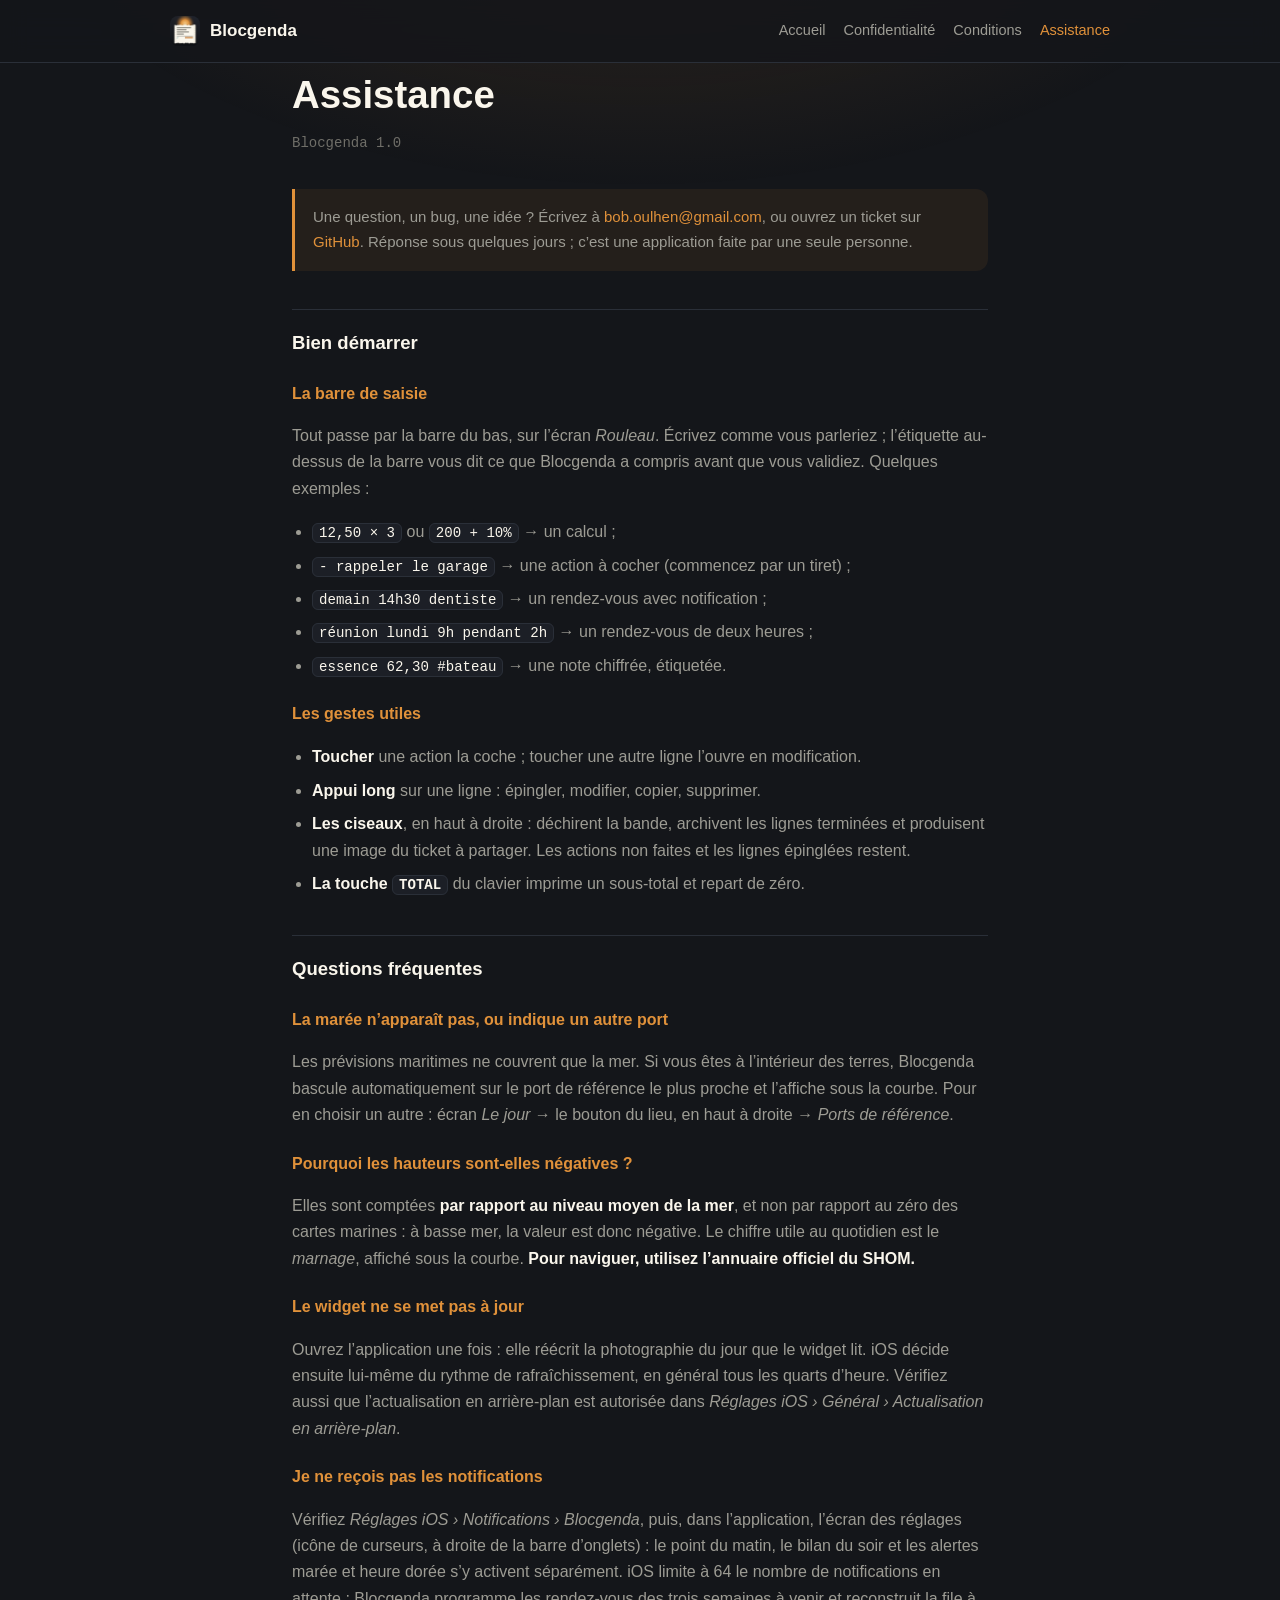
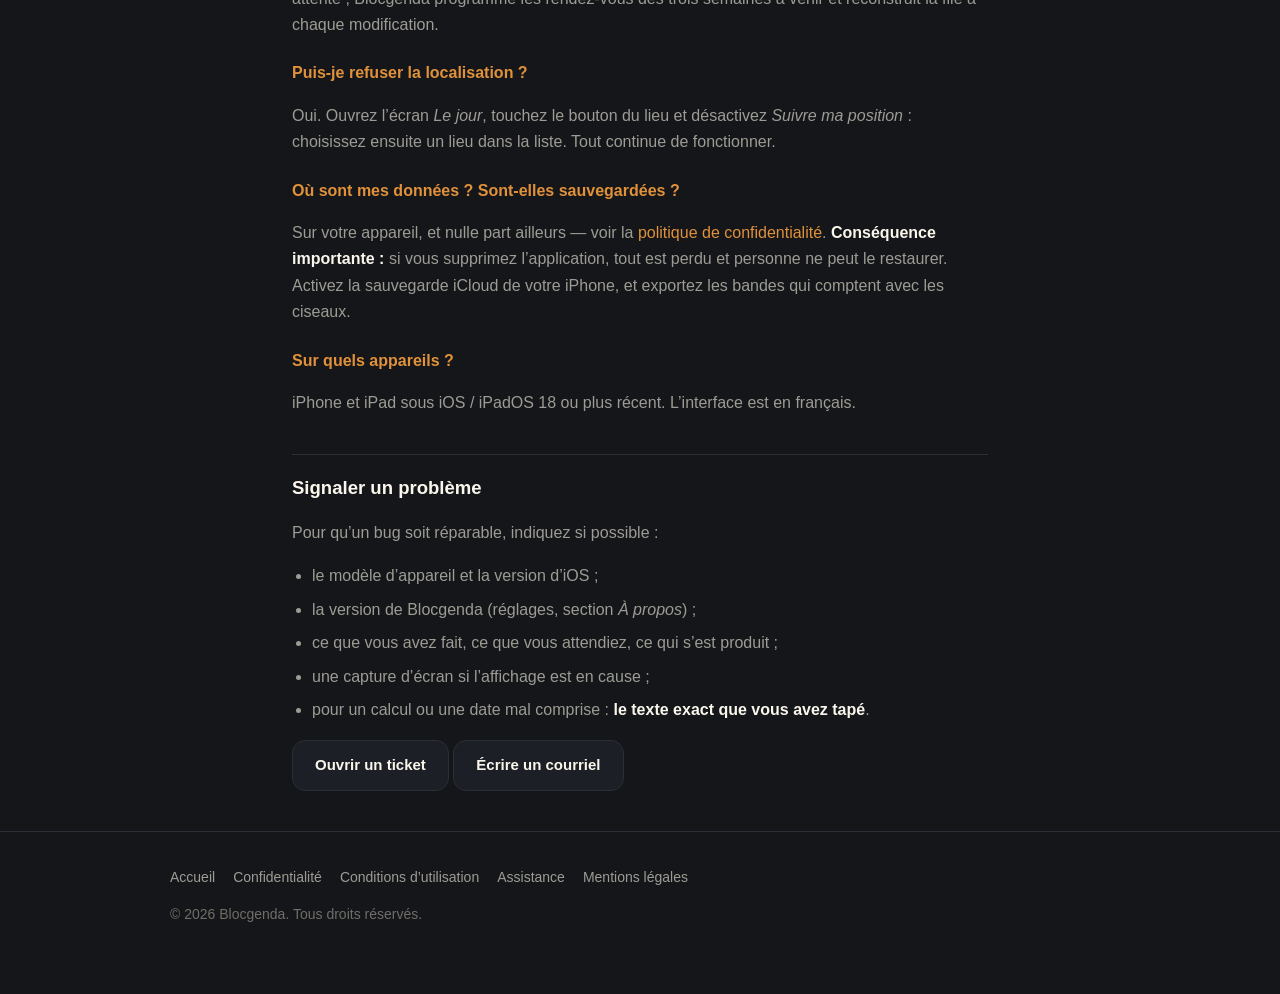
==== docs/assistance.html @ 2d796fb8 "Première version de Blocgenda Un bloc-notes à rouleau de papier : une seule barre de saisie qui reco" ====
<!DOCTYPE html>
<html lang="fr">
<head>
<meta charset="utf-8">
<meta name="viewport" content="width=device-width, initial-scale=1">
<title>Assistance — Blocgenda</title>
<meta name="description" content="Aide, questions fréquentes et contact pour l’application Blocgenda.">
<meta name="theme-color" content="#14161a">
<link rel="icon" href="icone.png">
<link rel="stylesheet" href="style.css">
</head>
<body>

<header class="site">
  <div class="wrap">
    <a class="brand" href="index.html"><img src="icone.png" alt="">Blocgenda</a>
    <nav class="site">
      <a href="index.html">Accueil</a>
      <a href="confidentialite.html">Confidentialité</a>
      <a href="conditions.html">Conditions</a>
      <a href="assistance.html" aria-current="page">Assistance</a>
    </nav>
  </div>
</header>

<main class="wrap doc">

<h1>Assistance</h1>
<p class="updated">Blocgenda 1.0</p>

<div class="callout">
  Une question, un bug, une idée ? Écrivez à
  <a href="mailto:bob.oulhen@gmail.com?subject=Blocgenda%201.0%20%E2%80%94%20">bob.oulhen@gmail.com</a>,
  ou ouvrez un ticket sur
  <a href="https://github.com/boboul-cloud/blocgenda/issues">GitHub</a>.
  Réponse sous quelques jours ; c’est une application faite par une seule personne.
</div>

<h2>Bien démarrer</h2>

<h3>La barre de saisie</h3>
<p>
  Tout passe par la barre du bas, sur l’écran <em>Rouleau</em>. Écrivez comme vous
  parleriez ; l’étiquette au-dessus de la barre vous dit ce que Blocgenda a compris avant
  que vous validiez. Quelques exemples :
</p>
<ul>
  <li><code>12,50 × 3</code> ou <code>200 + 10%</code> → un calcul ;</li>
  <li><code>- rappeler le garage</code> → une action à cocher (commencez par un tiret) ;</li>
  <li><code>demain 14h30 dentiste</code> → un rendez-vous avec notification ;</li>
  <li><code>réunion lundi 9h pendant 2h</code> → un rendez-vous de deux heures ;</li>
  <li><code>essence 62,30 #bateau</code> → une note chiffrée, étiquetée.</li>
</ul>

<h3>Les gestes utiles</h3>
<ul>
  <li><strong>Toucher</strong> une action la coche ; toucher une autre ligne l’ouvre en modification.</li>
  <li><strong>Appui long</strong> sur une ligne : épingler, modifier, copier, supprimer.</li>
  <li><strong>Les ciseaux</strong>, en haut à droite : déchirent la bande, archivent les lignes
      terminées et produisent une image du ticket à partager. Les actions non faites et les
      lignes épinglées restent.</li>
  <li><strong>La touche <code>TOTAL</code></strong> du clavier imprime un sous-total et repart de zéro.</li>
</ul>

<h2>Questions fréquentes</h2>

<h3>La marée n’apparaît pas, ou indique un autre port</h3>
<p>
  Les prévisions maritimes ne couvrent que la mer. Si vous êtes à l’intérieur des terres,
  Blocgenda bascule automatiquement sur le port de référence le plus proche et l’affiche
  sous la courbe. Pour en choisir un autre : écran <em>Le jour</em> → le bouton du lieu, en
  haut à droite → <em>Ports de référence</em>.
</p>

<h3>Pourquoi les hauteurs sont-elles négatives ?</h3>
<p>
  Elles sont comptées <strong>par rapport au niveau moyen de la mer</strong>, et non par
  rapport au zéro des cartes marines : à basse mer, la valeur est donc négative. Le chiffre
  utile au quotidien est le <em>marnage</em>, affiché sous la courbe.
  <strong>Pour naviguer, utilisez l’annuaire officiel du SHOM.</strong>
</p>

<h3>Le widget ne se met pas à jour</h3>
<p>
  Ouvrez l’application une fois : elle réécrit la photographie du jour que le widget lit.
  iOS décide ensuite lui-même du rythme de rafraîchissement, en général tous les quarts
  d’heure. Vérifiez aussi que l’actualisation en arrière-plan est autorisée dans
  <em>Réglages iOS › Général › Actualisation en arrière-plan</em>.
</p>

<h3>Je ne reçois pas les notifications</h3>
<p>
  Vérifiez <em>Réglages iOS › Notifications › Blocgenda</em>, puis, dans l’application,
  l’écran des réglages (icône de curseurs, à droite de la barre d’onglets) : le point du
  matin, le bilan du soir et les alertes marée et heure dorée s’y activent séparément.
  iOS limite à 64 le nombre de notifications en attente ; Blocgenda programme les
  rendez-vous des trois semaines à venir et reconstruit la file à chaque modification.
</p>

<h3>Puis-je refuser la localisation ?</h3>
<p>
  Oui. Ouvrez l’écran <em>Le jour</em>, touchez le bouton du lieu et désactivez
  <em>Suivre ma position</em> : choisissez ensuite un lieu dans la liste. Tout continue de
  fonctionner.
</p>

<h3>Où sont mes données ? Sont-elles sauvegardées ?</h3>
<p>
  Sur votre appareil, et nulle part ailleurs — voir la
  <a href="confidentialite.html">politique de confidentialité</a>.
  <strong>Conséquence importante :</strong> si vous supprimez l’application, tout est perdu et
  personne ne peut le restaurer. Activez la sauvegarde iCloud de votre iPhone, et exportez
  les bandes qui comptent avec les ciseaux.
</p>

<h3>Sur quels appareils ?</h3>
<p>
  iPhone et iPad sous iOS / iPadOS 18 ou plus récent. L’interface est en français.
</p>

<h2>Signaler un problème</h2>
<p>
  Pour qu’un bug soit réparable, indiquez si possible :
</p>
<ul>
  <li>le modèle d’appareil et la version d’iOS ;</li>
  <li>la version de Blocgenda (réglages, section <em>À propos</em>) ;</li>
  <li>ce que vous avez fait, ce que vous attendiez, ce qui s’est produit ;</li>
  <li>une capture d’écran si l’affichage est en cause ;</li>
  <li>pour un calcul ou une date mal comprise : <strong>le texte exact que vous avez tapé</strong>.</li>
</ul>
<p>
  <a class="button ghost" href="https://github.com/boboul-cloud/blocgenda/issues/new/choose">Ouvrir un ticket</a>
  <a class="button ghost" href="mailto:bob.oulhen@gmail.com?subject=Blocgenda%20%E2%80%94%20probl%C3%A8me">Écrire un courriel</a>
</p>

</main>

<footer class="site">
  <div class="wrap">
    <div class="links">
      <a href="index.html">Accueil</a>
      <a href="confidentialite.html">Confidentialité</a>
      <a href="conditions.html">Conditions d’utilisation</a>
      <a href="assistance.html">Assistance</a>
      <a href="mentions-legales.html">Mentions légales</a>
    </div>
    <p>© 2026 Blocgenda. Tous droits réservés.</p>
  </div>
</footer>

</body>
</html>
---- docs/style.css ----
/* Blocgenda — feuille de style du site.
   Même charte que l'application : châssis sombre, papier chaud, ambre et mer. */

:root {
  --chassis: #14161a;
  --chassis-soft: #1c1f26;
  --chassis-line: #2a2f38;
  --paper: #faf6ec;
  --paper-shade: #f0eadc;
  --text: #1b1d22;
  --text-soft: #9d9c94;
  --text-faint: #6f6e68;
  --amber: #e0913a;
  --amber-deep: #c2742a;
  --sea: #2f9dab;
  --moss: #7aab6b;
  --rouge: #d4675d;
  --violet: #8f7ccb;

  --mono: ui-monospace, "SF Mono", "JetBrains Mono", Menlo, Consolas, monospace;
  --sans: -apple-system, BlinkMacSystemFont, "Segoe UI", Inter, Roboto, "Helvetica Neue", Arial, sans-serif;

  --max: 980px;
  --radius: 18px;
}

* { box-sizing: border-box; }

html { scroll-behavior: smooth; }

body {
  margin: 0;
  background: var(--chassis);
  color: var(--paper);
  font-family: var(--sans);
  font-size: 17px;
  line-height: 1.65;
  -webkit-font-smoothing: antialiased;
  text-rendering: optimizeLegibility;
}

/* Halo ambré discret, comme le soleil de l'icône */
body::before {
  content: "";
  position: fixed;
  inset: 0;
  background: radial-gradient(60rem 34rem at 50% -12rem, rgba(224, 145, 58, .17), transparent 70%);
  pointer-events: none;
  z-index: 0;
}

.wrap { position: relative; z-index: 1; max-width: var(--max); margin: 0 auto; padding: 0 20px; }

a { color: var(--amber); text-decoration: none; }
a:hover { text-decoration: underline; }

/* ---------- En-tête ---------- */

header.site {
  position: sticky; top: 0; z-index: 10;
  background: rgba(20, 22, 26, .86);
  backdrop-filter: saturate(160%) blur(14px);
  border-bottom: 1px solid var(--chassis-line);
}
header.site .wrap {
  display: flex; align-items: center; gap: 14px;
  min-height: 62px; flex-wrap: wrap;
}
.brand { display: flex; align-items: center; gap: 10px; font-weight: 700; color: var(--paper); }
.brand:hover { text-decoration: none; }
.brand img { width: 30px; height: 30px; border-radius: 8px; display: block; }
nav.site { margin-left: auto; display: flex; gap: 18px; flex-wrap: wrap; }
nav.site a { color: var(--text-soft); font-size: 14.5px; font-weight: 500; }
nav.site a:hover, nav.site a[aria-current="page"] { color: var(--amber); text-decoration: none; }

/* ---------- Héros ---------- */

.hero { padding: 74px 0 40px; text-align: center; }
.hero img.icon {
  width: 116px; height: 116px; border-radius: 26px; display: block; margin: 0 auto 26px;
  box-shadow: 0 22px 50px rgba(0, 0, 0, .55);
}
.hero h1 { font-size: clamp(2.4rem, 7vw, 3.6rem); line-height: 1.05; margin: 0 0 14px; letter-spacing: -.02em; }
.hero .tagline { font-size: clamp(1.05rem, 2.6vw, 1.28rem); color: var(--text-soft); max-width: 34rem; margin: 0 auto; }
.hero .badges { margin-top: 24px; display: flex; gap: 10px; justify-content: center; flex-wrap: wrap; }

.pill {
  display: inline-flex; align-items: center; gap: 6px;
  padding: 6px 13px; border-radius: 999px;
  font-size: 13px; font-weight: 600;
  border: 1px solid var(--chassis-line); color: var(--text-soft);
  background: var(--chassis-soft);
}
.pill.amber { color: var(--amber); border-color: rgba(224, 145, 58, .35); background: rgba(224, 145, 58, .12); }
.pill.sea { color: var(--sea); border-color: rgba(47, 157, 171, .35); background: rgba(47, 157, 171, .12); }

.cta { margin-top: 30px; display: flex; gap: 12px; justify-content: center; flex-wrap: wrap; }
.button {
  display: inline-block; padding: 12px 22px; border-radius: 13px;
  font-weight: 700; font-size: 15px; border: 1px solid transparent;
}
.button.primary { background: var(--amber); color: #16181c; }
.button.primary:hover { background: #efa257; text-decoration: none; }
.button.ghost { border-color: var(--chassis-line); color: var(--paper); background: var(--chassis-soft); }
.button.ghost:hover { border-color: var(--amber); text-decoration: none; }

/* ---------- Sections ---------- */

section { padding: 52px 0; }
section > .wrap > h2 {
  font-size: clamp(1.5rem, 4vw, 2rem); margin: 0 0 8px; letter-spacing: -.01em;
}
.eyebrow {
  font-family: var(--mono); font-size: 11px; letter-spacing: .18em;
  text-transform: uppercase; color: var(--text-faint); margin: 0 0 10px;
}
.lede { color: var(--text-soft); max-width: 46rem; margin: 0 0 26px; }

hr.rule { border: 0; border-top: 1px dashed var(--chassis-line); margin: 0; }

/* ---------- La bande de papier ---------- */

.tape {
  background: linear-gradient(180deg, var(--paper), var(--paper-shade));
  color: var(--text);
  border-radius: 6px;
  padding: 26px 22px;
  font-family: var(--mono);
  font-size: 14px;
  box-shadow: 0 18px 44px rgba(0, 0, 0, .45);
  position: relative;
  overflow: hidden;
}
.tape::before, .tape::after {
  content: ""; position: absolute; left: 0; right: 0; height: 10px;
  background-size: 18px 10px; background-repeat: repeat-x;
}
.tape::before {
  top: 0;
  background-image: linear-gradient(135deg, var(--chassis) 25%, transparent 25%),
                    linear-gradient(225deg, var(--chassis) 25%, transparent 25%);
}
.tape::after {
  bottom: 0;
  background-image: linear-gradient(45deg, var(--chassis) 25%, transparent 25%),
                    linear-gradient(315deg, var(--chassis) 25%, transparent 25%);
}
.tape table { width: 100%; border-collapse: collapse; margin: 10px 0 0; }
.tape td { padding: 7px 6px; border-bottom: 1px dotted rgba(27, 29, 34, .22); vertical-align: top; }
.tape tr:last-child td { border-bottom: 0; }
.tape td.in { white-space: nowrap; font-weight: 600; }
.tape td.arrow { color: var(--text-faint); width: 1.6rem; text-align: center; }
.tape td.out { color: #4a4942; }
.tape .amount { color: var(--amber-deep); font-weight: 700; }
.tape .head {
  font-size: 11px; letter-spacing: .22em; text-transform: uppercase;
  color: var(--text-faint); text-align: center; display: block;
}

/* ---------- Grille de fonctions ---------- */

.grid { display: grid; gap: 14px; grid-template-columns: repeat(auto-fit, minmax(255px, 1fr)); }
.card {
  background: var(--chassis-soft); border: 1px solid var(--chassis-line);
  border-radius: var(--radius); padding: 20px;
}
.card h3 { margin: 0 0 7px; font-size: 1.03rem; display: flex; align-items: center; gap: 8px; }
.card p { margin: 0; color: var(--text-soft); font-size: 14.6px; line-height: 1.6; }
.card .dot { width: 8px; height: 8px; border-radius: 50%; flex: none; }
.dot.amber { background: var(--amber); }
.dot.sea { background: var(--sea); }
.dot.moss { background: var(--moss); }
.dot.violet { background: var(--violet); }
.dot.rouge { background: var(--rouge); }

/* ---------- Captures ---------- */

.shots {
  display: grid; gap: 18px; grid-template-columns: repeat(auto-fit, minmax(190px, 1fr));
  align-items: start;
}
.shot figure { margin: 0; }
.shot img {
  width: 100%; height: auto; display: block;
  border-radius: 20px; border: 1px solid var(--chassis-line);
  box-shadow: 0 16px 38px rgba(0, 0, 0, .5);
}
.shot figcaption {
  margin-top: 10px; text-align: center; font-size: 13px; color: var(--text-soft);
}

/* ---------- Encadré ---------- */

.callout {
  border-left: 3px solid var(--amber); border-radius: 0 12px 12px 0;
  background: rgba(224, 145, 58, .08);
  padding: 16px 18px; color: var(--text-soft); font-size: 15px;
}
.callout.sea { border-left-color: var(--sea); background: rgba(47, 157, 171, .08); }
.callout.rouge { border-left-color: var(--rouge); background: rgba(212, 103, 93, .09); }
.callout strong { color: var(--paper); }

/* ---------- Pages de texte ---------- */

.doc { max-width: 46rem; }
.doc h1 { font-size: clamp(1.8rem, 5vw, 2.4rem); margin: 0 0 6px; }
.doc .updated { color: var(--text-faint); font-size: 14px; margin: 0 0 34px; font-family: var(--mono); }
.doc h2 {
  font-size: 1.16rem; margin: 38px 0 10px; padding-top: 18px;
  border-top: 1px solid var(--chassis-line);
}
.doc h3 { font-size: 1rem; margin: 22px 0 6px; color: var(--amber); }
.doc p, .doc li { color: var(--text-soft); font-size: 16px; }
.doc strong { color: var(--paper); }
.doc ul, .doc ol { padding-left: 1.25rem; }
.doc li { margin-bottom: 7px; }
.doc table { width: 100%; border-collapse: collapse; margin: 16px 0; font-size: 15px; }
.doc th, .doc td {
  text-align: left; padding: 10px 12px; border-bottom: 1px solid var(--chassis-line);
  vertical-align: top; color: var(--text-soft);
}
.doc th { color: var(--paper); font-size: 13px; text-transform: uppercase; letter-spacing: .05em; }
.doc code {
  font-family: var(--mono); font-size: .88em;
  background: var(--chassis-soft); border: 1px solid var(--chassis-line);
  padding: 1px 6px; border-radius: 6px; color: var(--paper);
}

/* ---------- Pied ---------- */

footer.site {
  border-top: 1px solid var(--chassis-line);
  margin-top: 40px; padding: 34px 0 54px;
  color: var(--text-faint); font-size: 14px;
}
footer.site .links { display: flex; gap: 18px; flex-wrap: wrap; margin-bottom: 14px; }
footer.site a { color: var(--text-soft); }
footer.site a:hover { color: var(--amber); }

@media (max-width: 640px) {
  body { font-size: 16px; }
  .hero { padding: 48px 0 28px; }
  section { padding: 38px 0; }
}
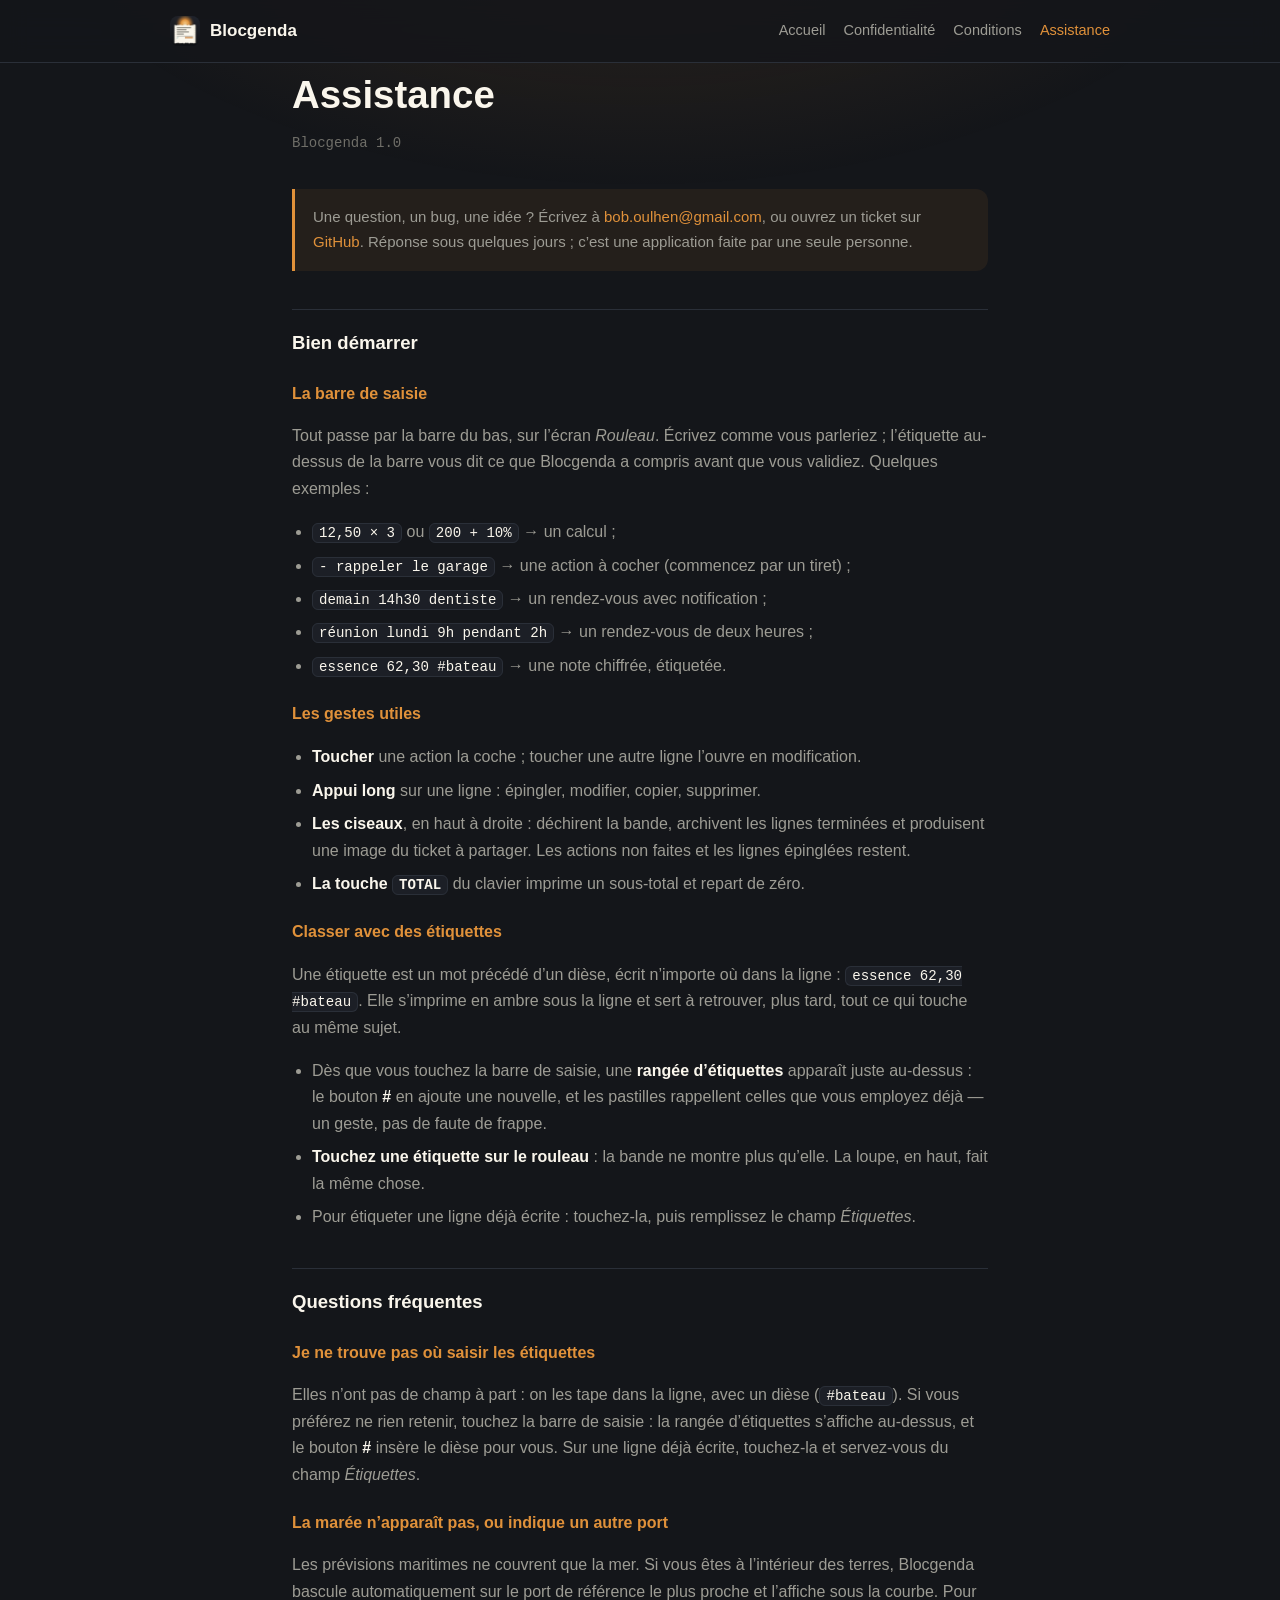
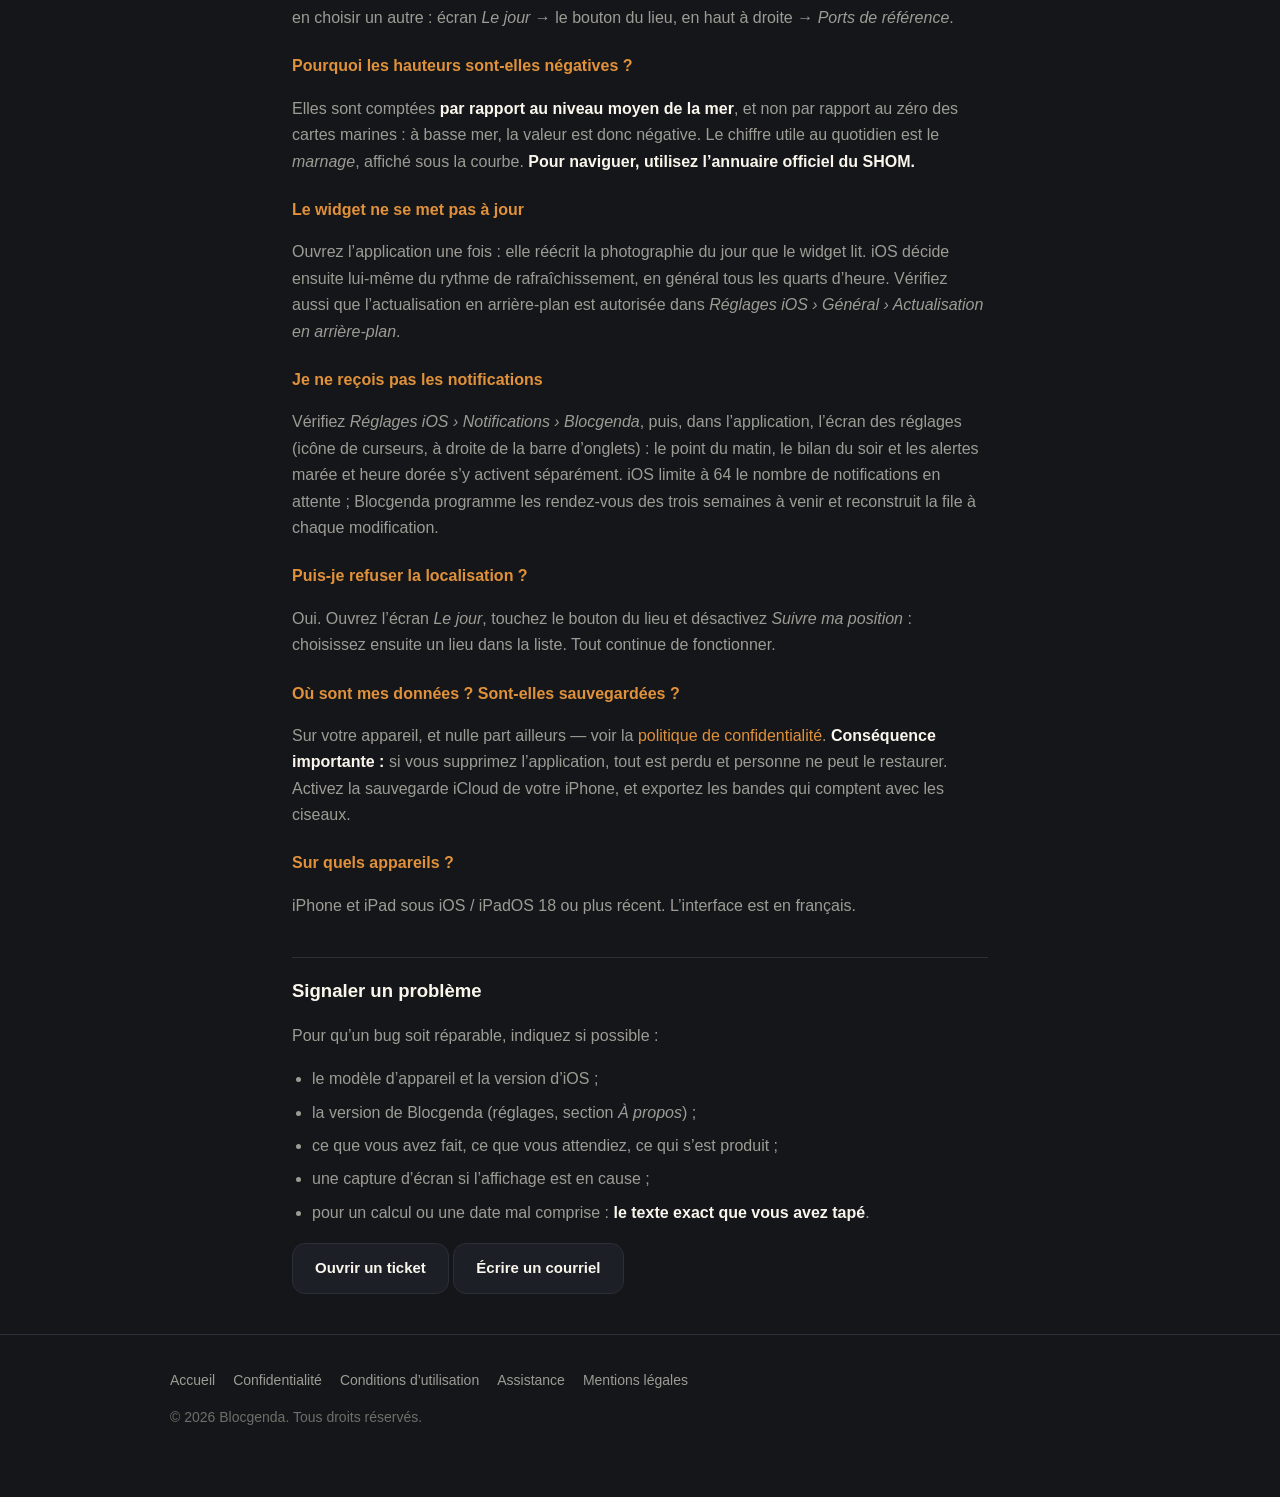
==== commit 1af2f769: "Rend les étiquettes trouvables Elles existaient depuis la première version — un mot précédé d'un diè" ====
--- a/docs/assistance.html
+++ b/docs/assistance.html
@@ -62,7 +62,33 @@
   <li><strong>La touche <code>TOTAL</code></strong> du clavier imprime un sous-total et repart de zéro.</li>
 </ul>
 
+<h3>Classer avec des étiquettes</h3>
+<p>
+  Une étiquette est un mot précédé d’un dièse, écrit n’importe où dans la ligne :
+  <code>essence 62,30 #bateau</code>. Elle s’imprime en ambre sous la ligne et sert
+  à retrouver, plus tard, tout ce qui touche au même sujet.
+</p>
+<ul>
+  <li>Dès que vous touchez la barre de saisie, une <strong>rangée d’étiquettes</strong>
+      apparaît juste au-dessus : le bouton <strong>#</strong> en ajoute une nouvelle,
+      et les pastilles rappellent celles que vous employez déjà — un geste, pas de
+      faute de frappe.</li>
+  <li><strong>Touchez une étiquette sur le rouleau</strong> : la bande ne montre plus
+      qu’elle. La loupe, en haut, fait la même chose.</li>
+  <li>Pour étiqueter une ligne déjà écrite : touchez-la, puis remplissez le champ
+      <em>Étiquettes</em>.</li>
+</ul>
+
 <h2>Questions fréquentes</h2>
+
+<h3>Je ne trouve pas où saisir les étiquettes</h3>
+<p>
+  Elles n’ont pas de champ à part : on les tape dans la ligne, avec un dièse
+  (<code>#bateau</code>). Si vous préférez ne rien retenir, touchez la barre de saisie :
+  la rangée d’étiquettes s’affiche au-dessus, et le bouton <strong>#</strong> insère le
+  dièse pour vous. Sur une ligne déjà écrite, touchez-la et servez-vous du champ
+  <em>Étiquettes</em>.
+</p>
 
 <h3>La marée n’apparaît pas, ou indique un autre port</h3>
 <p>
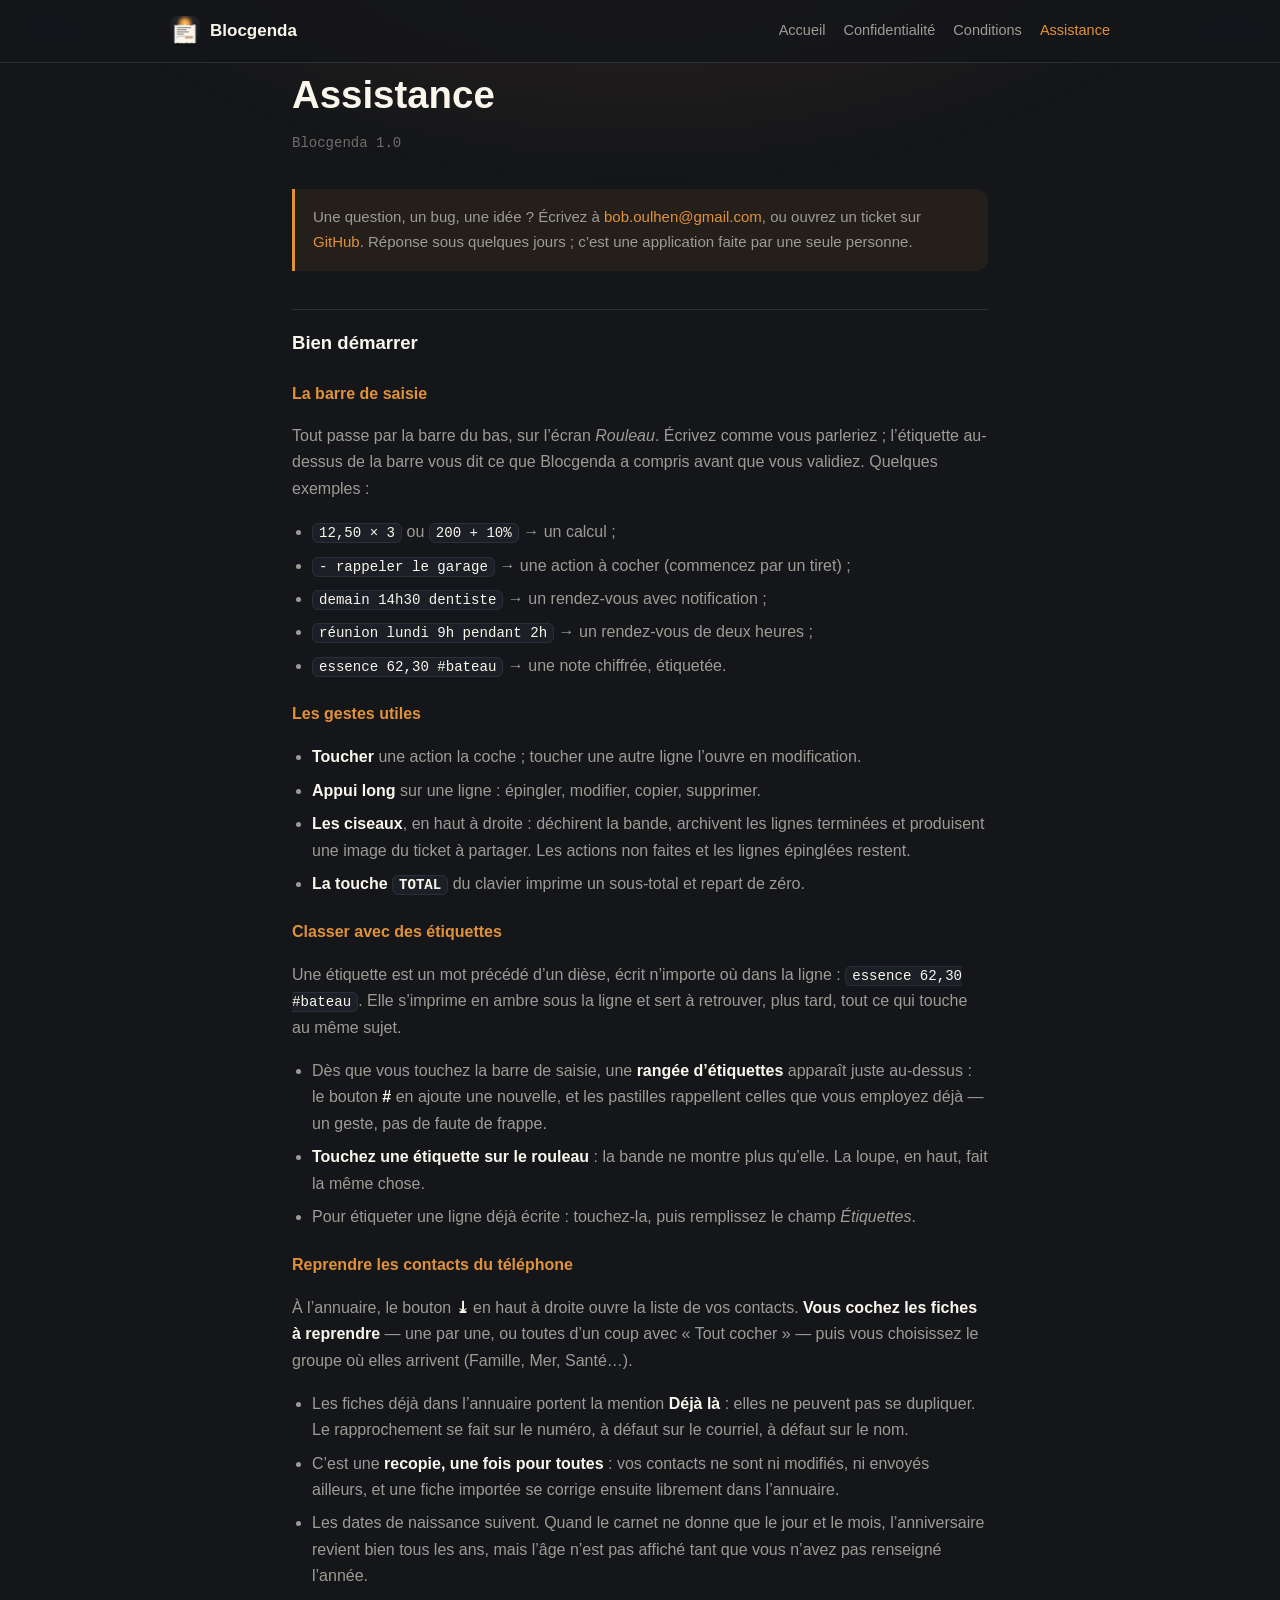
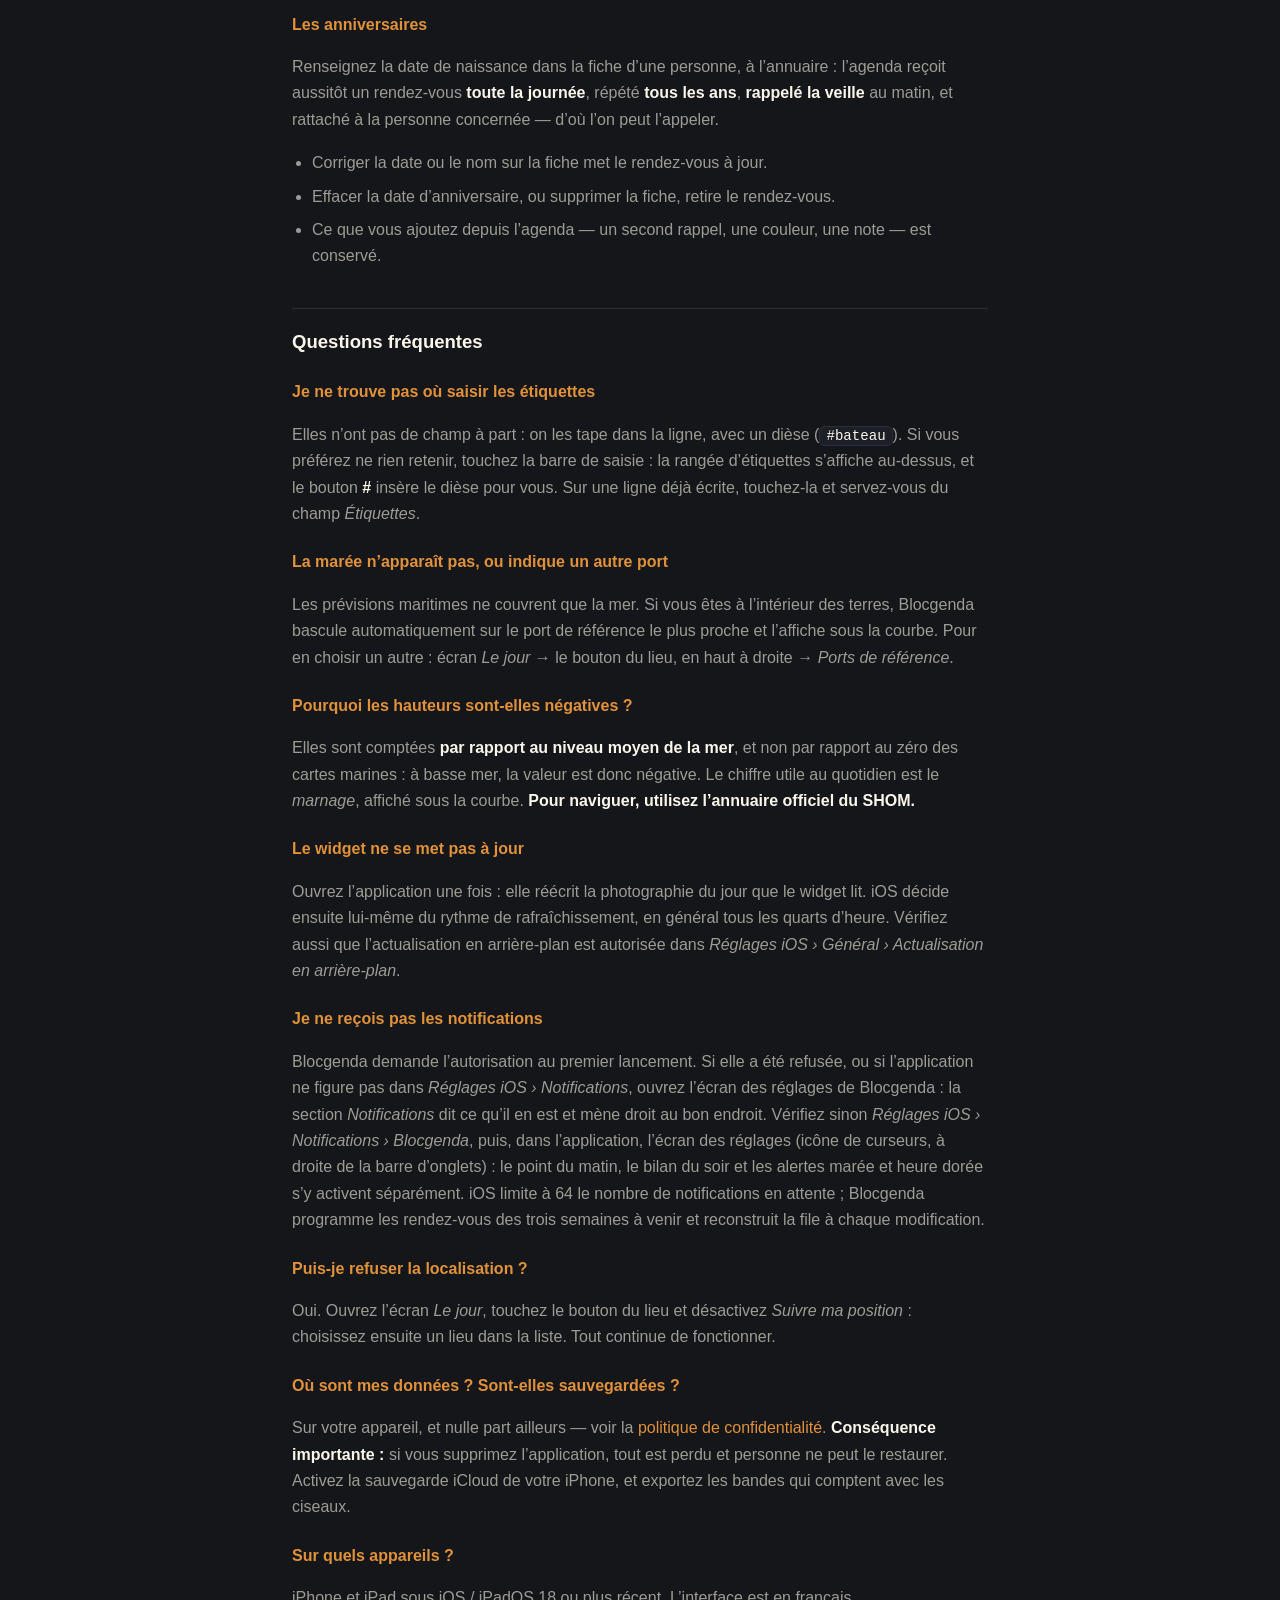
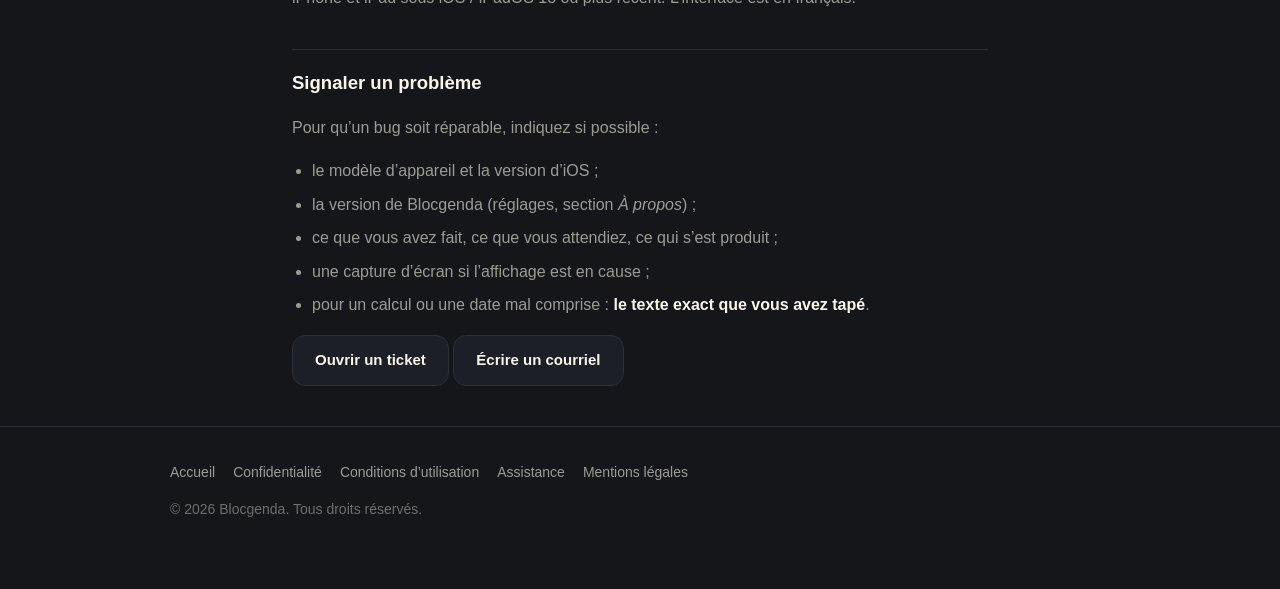
==== commit 0ab5aff7: "Passe au clair, importe les contacts, relie les anniversaires Reprend d'un coup le travail en cours " ====
--- a/docs/assistance.html
+++ b/docs/assistance.html
@@ -79,6 +79,39 @@
       <em>Étiquettes</em>.</li>
 </ul>
 
+<h3>Reprendre les contacts du téléphone</h3>
+<p>
+  À l’annuaire, le bouton <strong>⤓</strong> en haut à droite ouvre la liste de vos
+  contacts. <strong>Vous cochez les fiches à reprendre</strong> — une par une, ou
+  toutes d’un coup avec « Tout cocher » — puis vous choisissez le groupe où elles
+  arrivent (Famille, Mer, Santé…).
+</p>
+<ul>
+  <li>Les fiches déjà dans l’annuaire portent la mention <strong>Déjà là</strong> :
+      elles ne peuvent pas se dupliquer. Le rapprochement se fait sur le numéro,
+      à défaut sur le courriel, à défaut sur le nom.</li>
+  <li>C’est une <strong>recopie, une fois pour toutes</strong> : vos contacts ne sont
+      ni modifiés, ni envoyés ailleurs, et une fiche importée se corrige ensuite
+      librement dans l’annuaire.</li>
+  <li>Les dates de naissance suivent. Quand le carnet ne donne que le jour et le
+      mois, l’anniversaire revient bien tous les ans, mais l’âge n’est pas affiché
+      tant que vous n’avez pas renseigné l’année.</li>
+</ul>
+
+<h3>Les anniversaires</h3>
+<p>
+  Renseignez la date de naissance dans la fiche d’une personne, à l’annuaire :
+  l’agenda reçoit aussitôt un rendez-vous <strong>toute la journée</strong>,
+  répété <strong>tous les ans</strong>, <strong>rappelé la veille</strong> au matin,
+  et rattaché à la personne concernée — d’où l’on peut l’appeler.
+</p>
+<ul>
+  <li>Corriger la date ou le nom sur la fiche met le rendez-vous à jour.</li>
+  <li>Effacer la date d’anniversaire, ou supprimer la fiche, retire le rendez-vous.</li>
+  <li>Ce que vous ajoutez depuis l’agenda — un second rappel, une couleur, une
+      note — est conservé.</li>
+</ul>
+
 <h2>Questions fréquentes</h2>
 
 <h3>Je ne trouve pas où saisir les étiquettes</h3>
@@ -116,7 +149,11 @@
 
 <h3>Je ne reçois pas les notifications</h3>
 <p>
-  Vérifiez <em>Réglages iOS › Notifications › Blocgenda</em>, puis, dans l’application,
+  Blocgenda demande l’autorisation au premier lancement. Si elle a été refusée, ou si
+  l’application ne figure pas dans <em>Réglages iOS › Notifications</em>, ouvrez l’écran
+  des réglages de Blocgenda : la section <em>Notifications</em> dit ce qu’il en est et
+  mène droit au bon endroit.
+  Vérifiez sinon <em>Réglages iOS › Notifications › Blocgenda</em>, puis, dans l’application,
   l’écran des réglages (icône de curseurs, à droite de la barre d’onglets) : le point du
   matin, le bilan du soir et les alertes marée et heure dorée s’y activent séparément.
   iOS limite à 64 le nombre de notifications en attente ; Blocgenda programme les
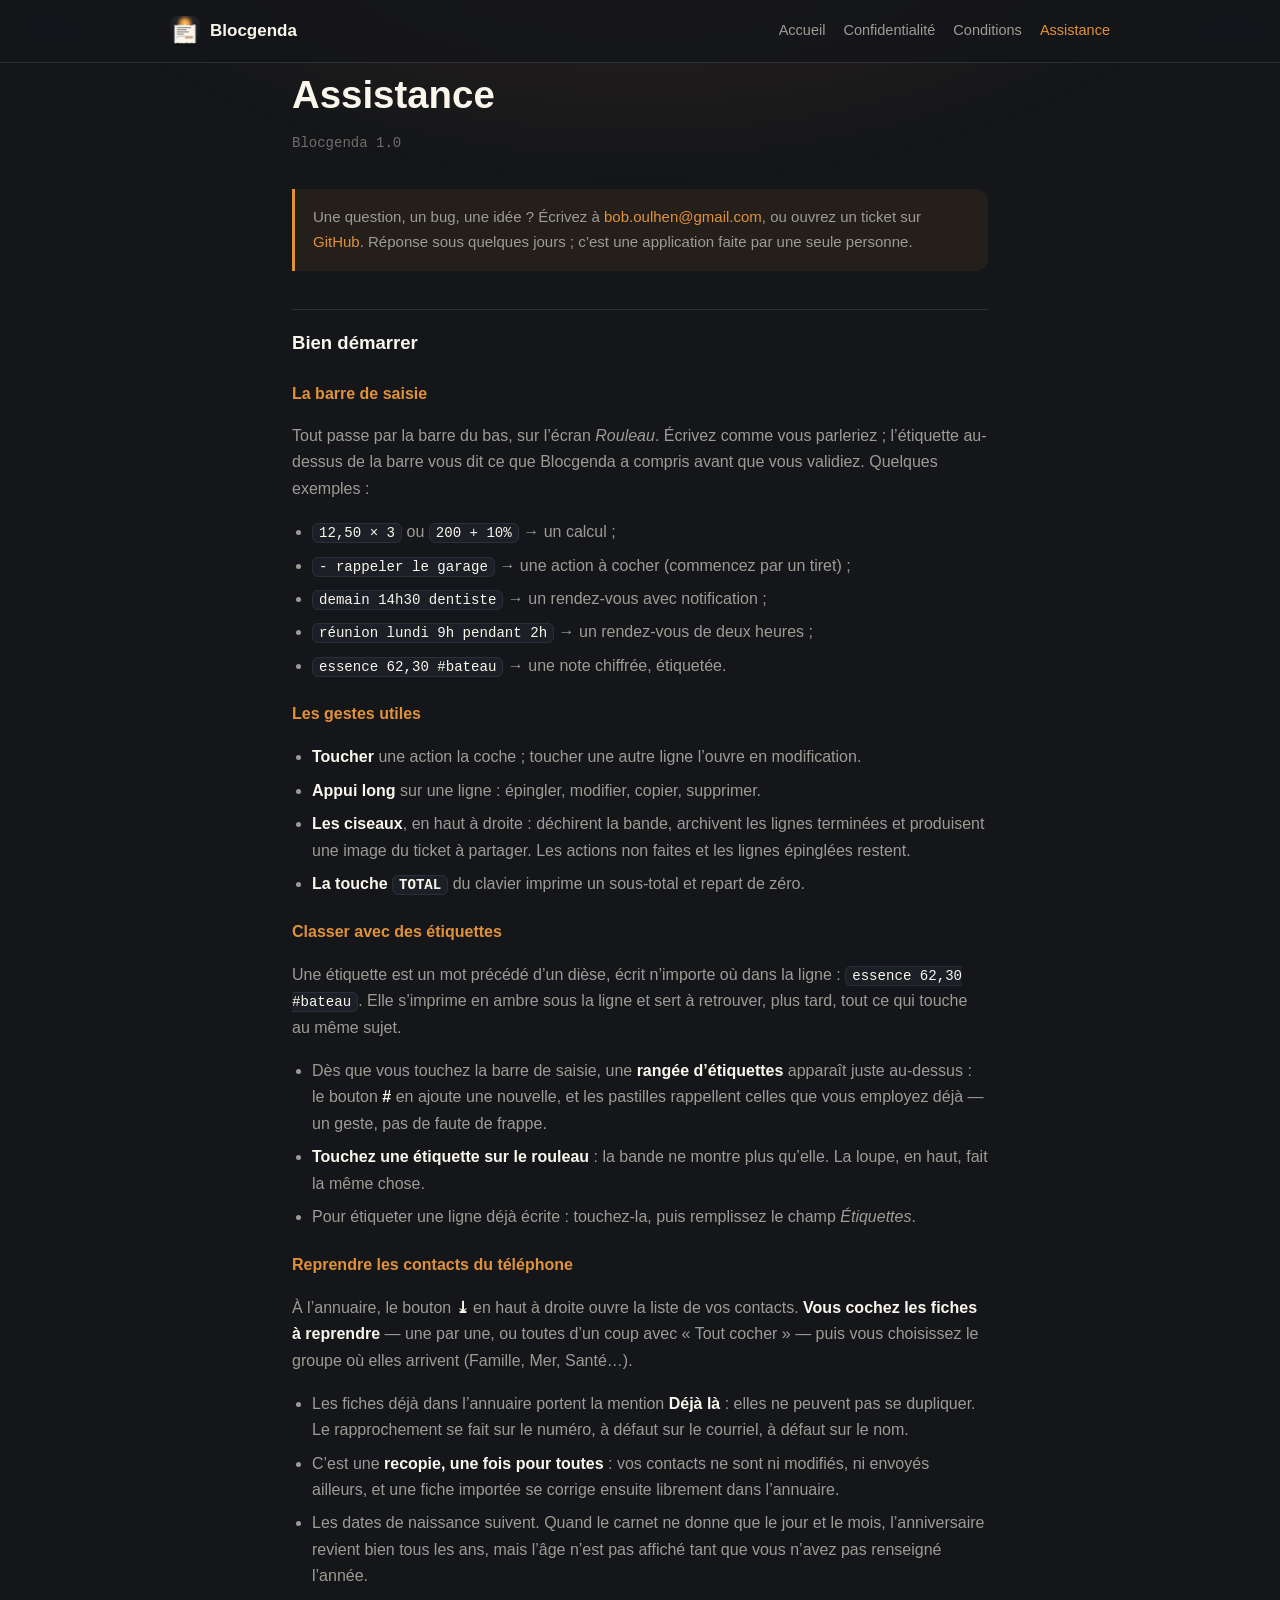
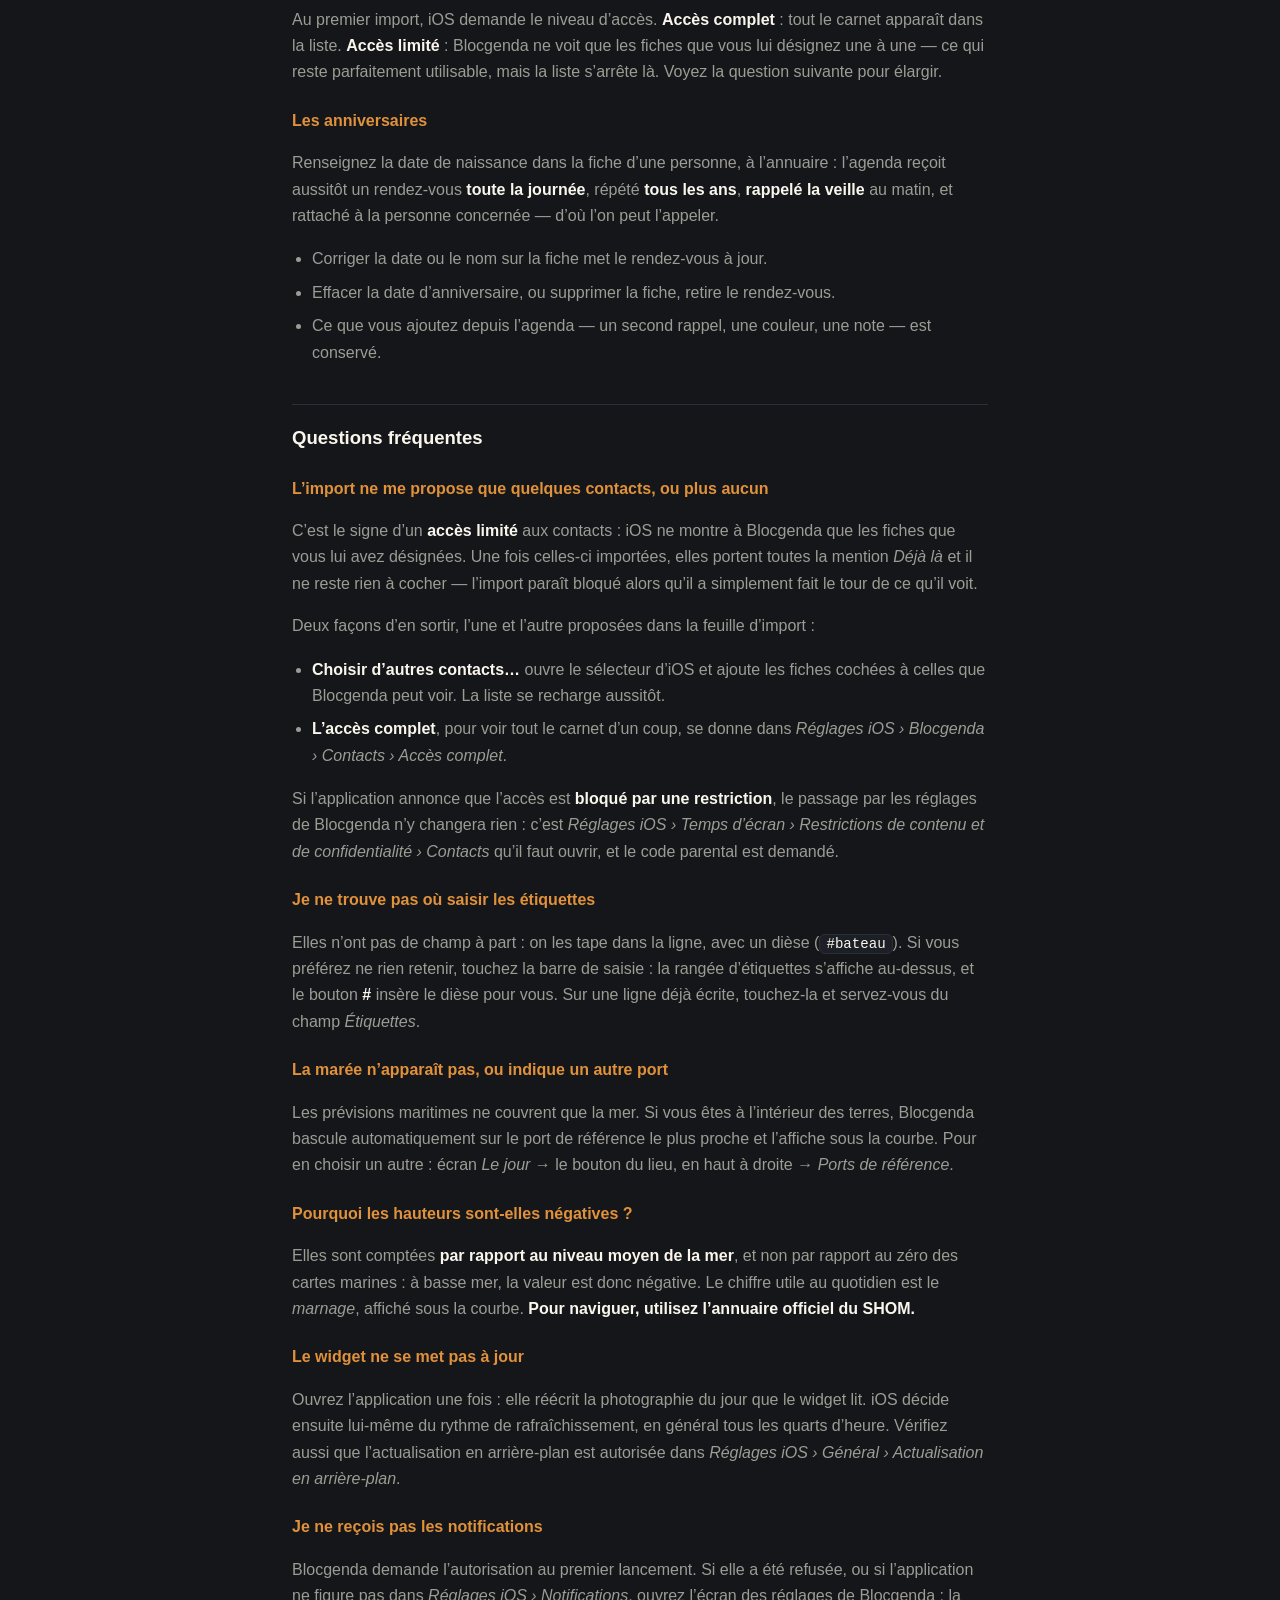
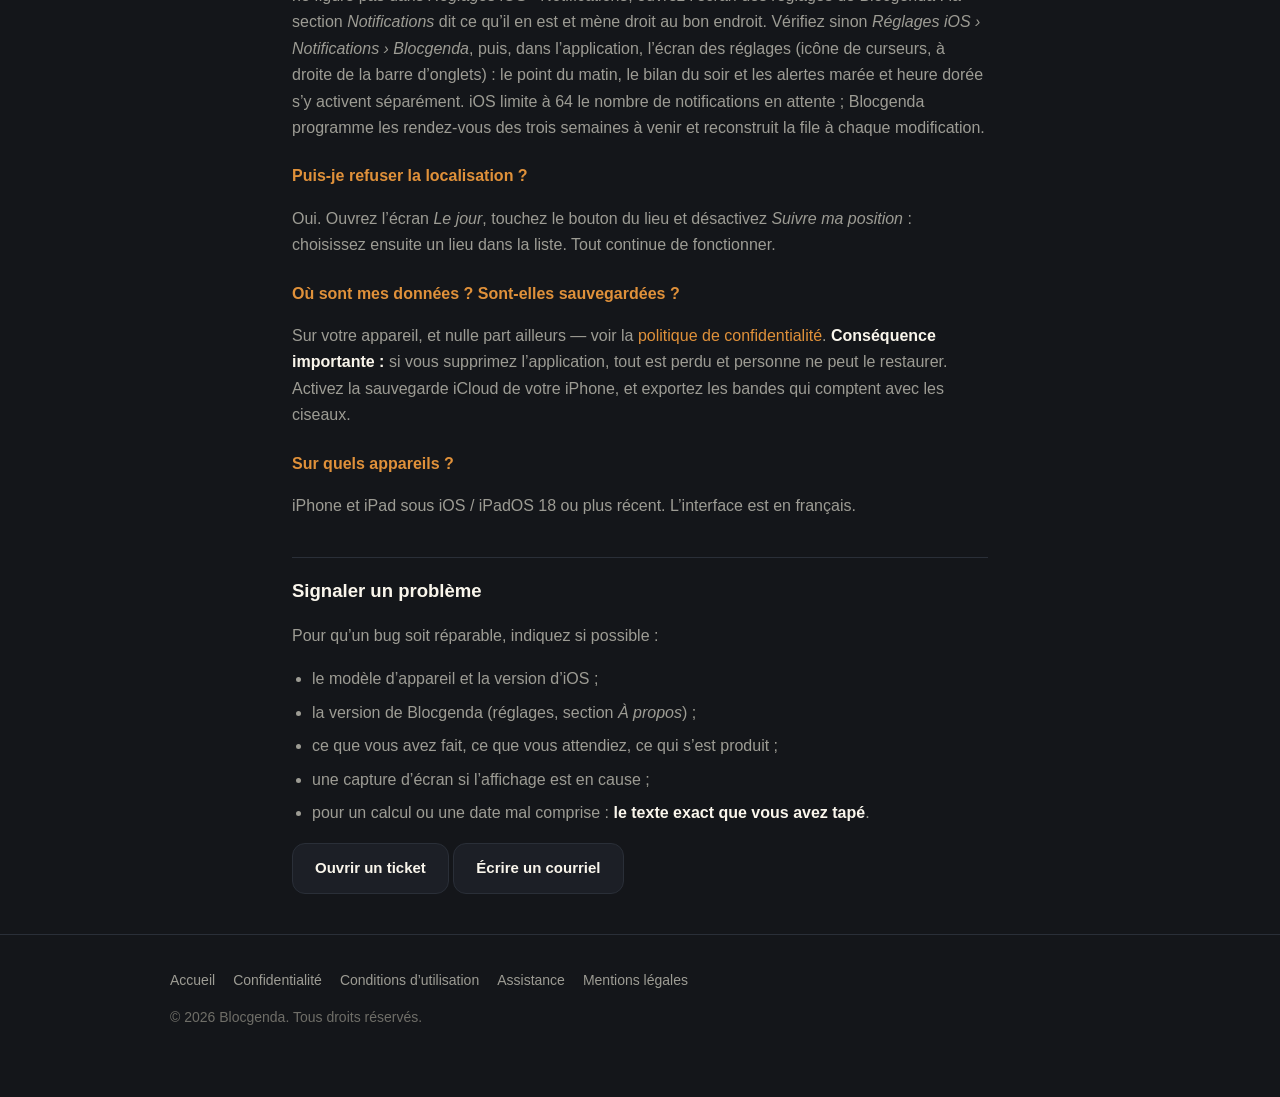
==== commit cb4d6f1a: "Débloque l'import quand l'accès aux contacts est limité En accès limité, iOS ne montre que les fiche" ====
--- a/docs/assistance.html
+++ b/docs/assistance.html
@@ -97,6 +97,12 @@
       mois, l’anniversaire revient bien tous les ans, mais l’âge n’est pas affiché
       tant que vous n’avez pas renseigné l’année.</li>
 </ul>
+<p>
+  Au premier import, iOS demande le niveau d’accès. <strong>Accès complet</strong> :
+  tout le carnet apparaît dans la liste. <strong>Accès limité</strong> : Blocgenda ne
+  voit que les fiches que vous lui désignez une à une — ce qui reste parfaitement
+  utilisable, mais la liste s’arrête là. Voyez la question suivante pour élargir.
+</p>
 
 <h3>Les anniversaires</h3>
 <p>
@@ -113,6 +119,27 @@
 </ul>
 
 <h2>Questions fréquentes</h2>
+
+<h3>L’import ne me propose que quelques contacts, ou plus aucun</h3>
+<p>
+  C’est le signe d’un <strong>accès limité</strong> aux contacts : iOS ne montre à
+  Blocgenda que les fiches que vous lui avez désignées. Une fois celles-ci importées,
+  elles portent toutes la mention <em>Déjà là</em> et il ne reste rien à cocher —
+  l’import paraît bloqué alors qu’il a simplement fait le tour de ce qu’il voit.
+</p>
+<p>Deux façons d’en sortir, l’une et l’autre proposées dans la feuille d’import :</p>
+<ul>
+  <li><strong>Choisir d’autres contacts…</strong> ouvre le sélecteur d’iOS et ajoute
+      les fiches cochées à celles que Blocgenda peut voir. La liste se recharge aussitôt.</li>
+  <li><strong>L’accès complet</strong>, pour voir tout le carnet d’un coup, se donne
+      dans <em>Réglages iOS › Blocgenda › Contacts › Accès complet</em>.</li>
+</ul>
+<p>
+  Si l’application annonce que l’accès est <strong>bloqué par une restriction</strong>,
+  le passage par les réglages de Blocgenda n’y changera rien : c’est
+  <em>Réglages iOS › Temps d’écran › Restrictions de contenu et de confidentialité ›
+  Contacts</em> qu’il faut ouvrir, et le code parental est demandé.
+</p>
 
 <h3>Je ne trouve pas où saisir les étiquettes</h3>
 <p>
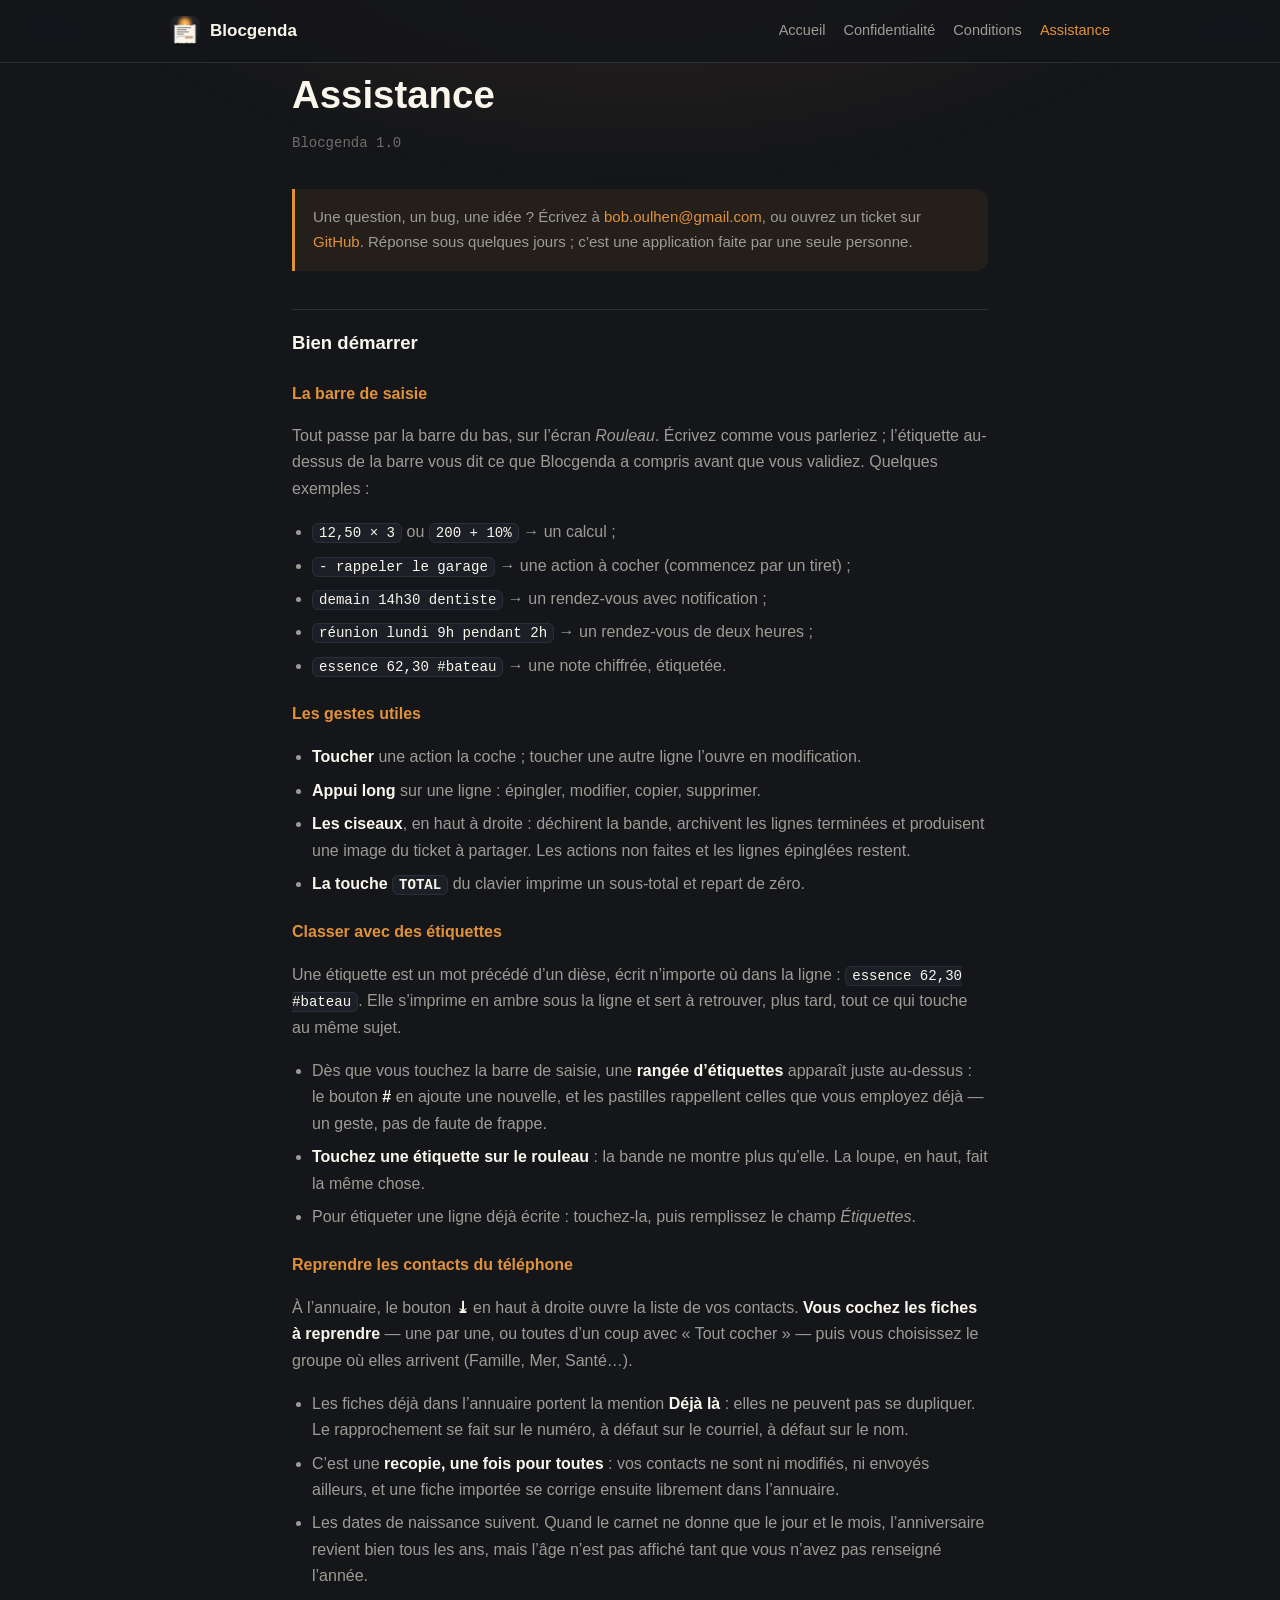
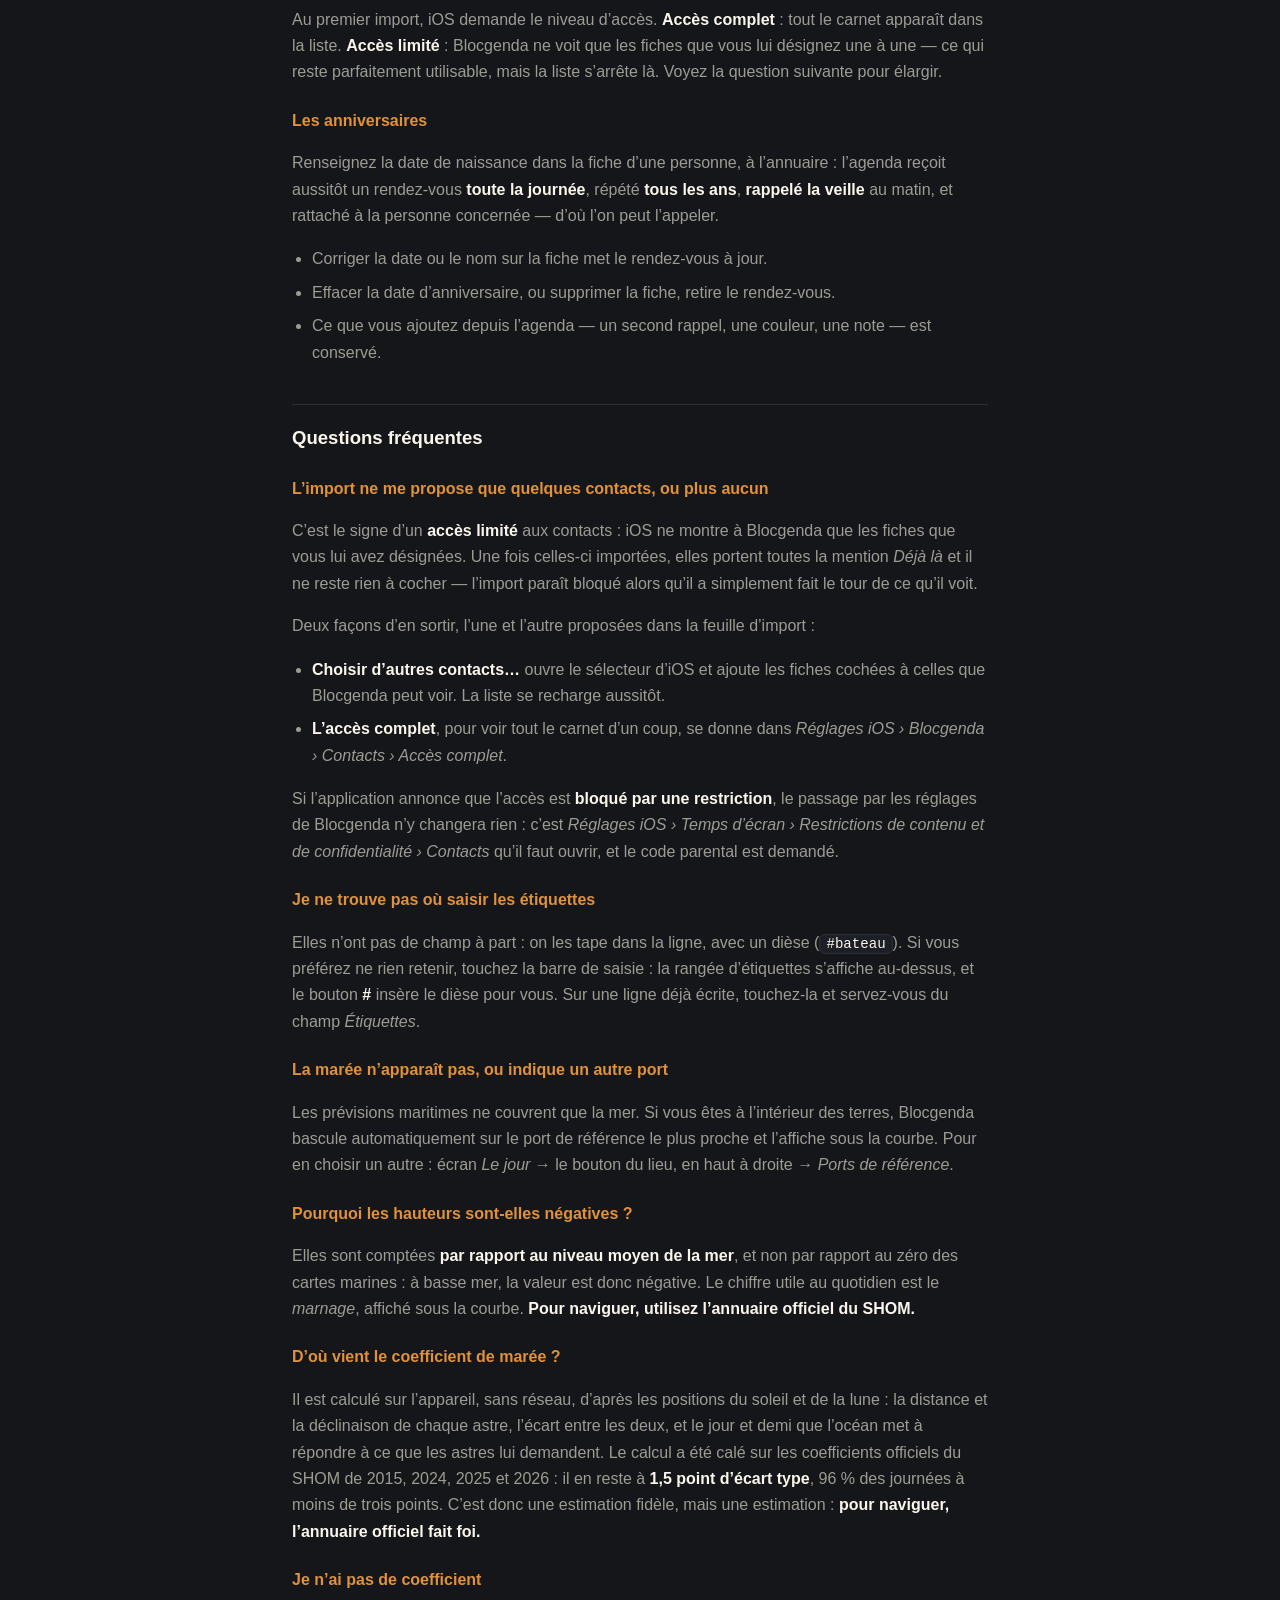
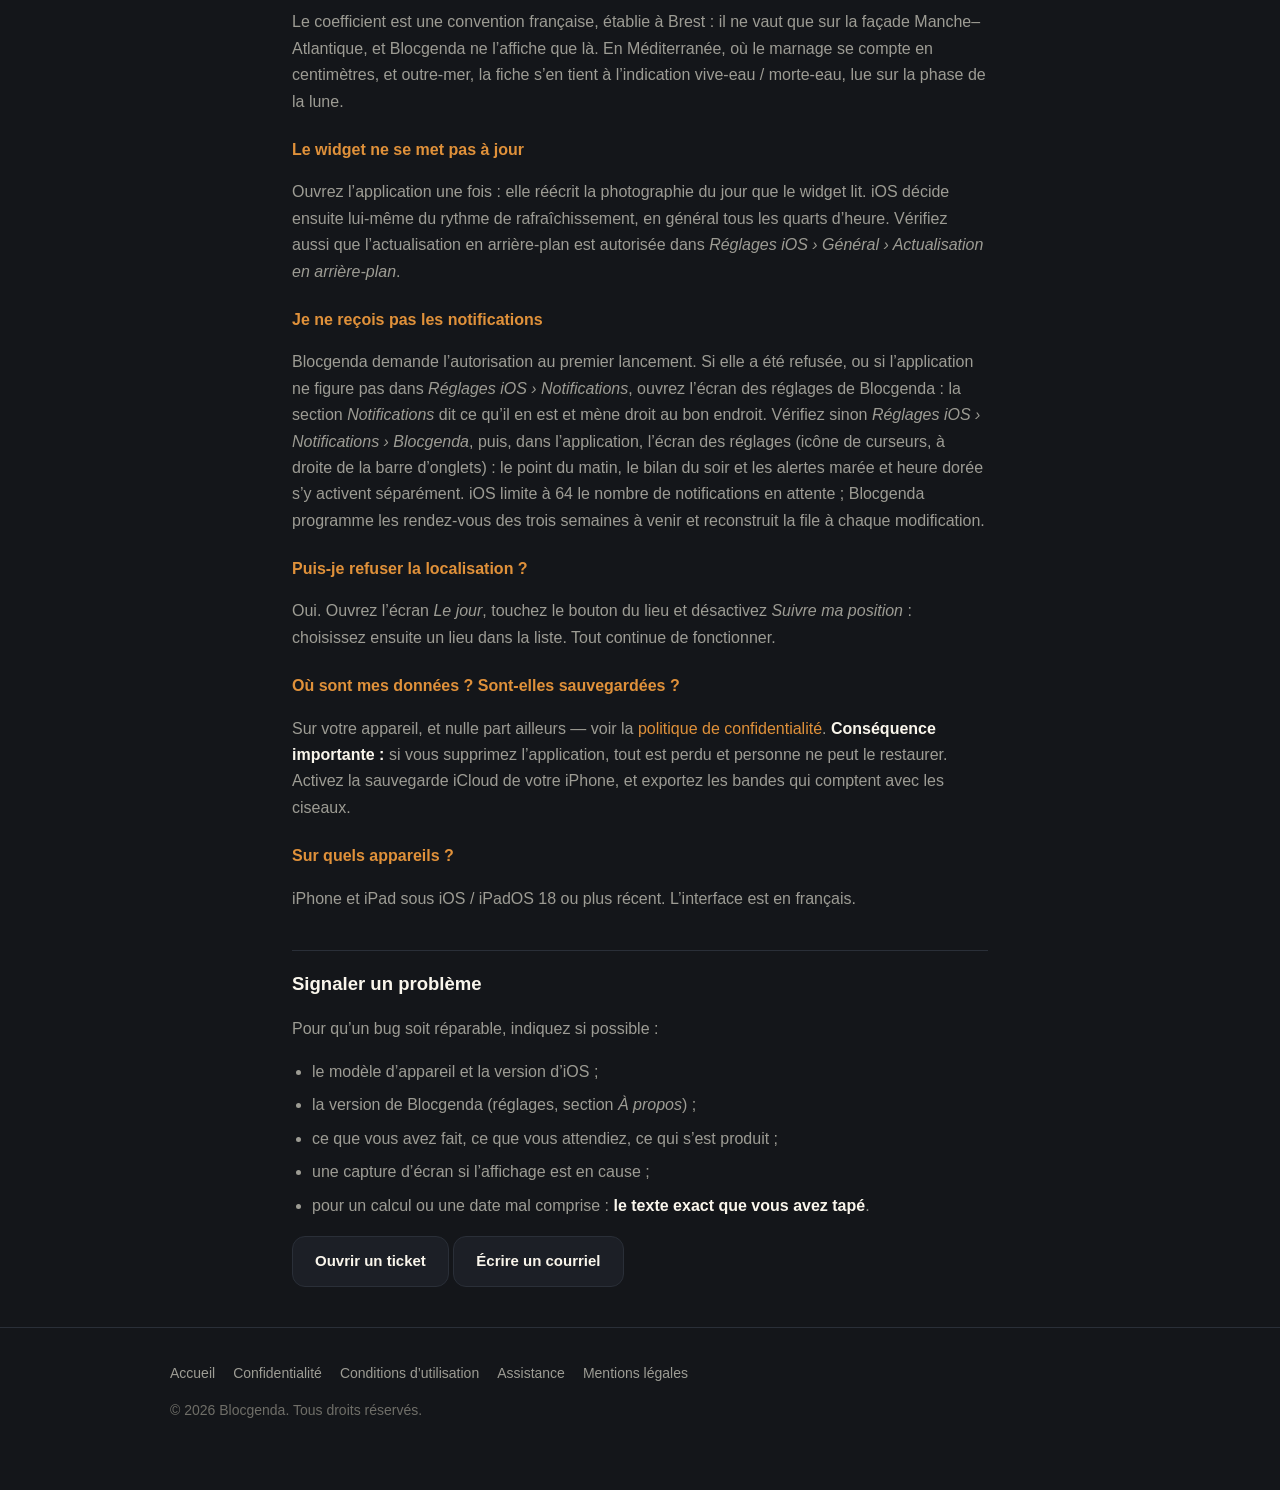
==== commit 5e4680e9: "Souhaite les anniversaires et les fêtes depuis l'annuaire Blocgenda rapproche chaque jour les fiches" ====
--- a/docs/assistance.html
+++ b/docs/assistance.html
@@ -166,6 +166,25 @@
   <strong>Pour naviguer, utilisez l’annuaire officiel du SHOM.</strong>
 </p>
 
+<h3>D’où vient le coefficient de marée ?</h3>
+<p>
+  Il est calculé sur l’appareil, sans réseau, d’après les positions du soleil et de la
+  lune : la distance et la déclinaison de chaque astre, l’écart entre les deux, et le jour
+  et demi que l’océan met à répondre à ce que les astres lui demandent. Le calcul a été calé
+  sur les coefficients officiels du SHOM de 2015, 2024, 2025 et 2026 : il en reste à
+  <strong>1,5 point d’écart type</strong>, 96 % des journées à moins de trois points. C’est
+  donc une estimation fidèle, mais une estimation :
+  <strong>pour naviguer, l’annuaire officiel fait foi.</strong>
+</p>
+
+<h3>Je n’ai pas de coefficient</h3>
+<p>
+  Le coefficient est une convention française, établie à Brest : il ne vaut que sur la
+  façade Manche–Atlantique, et Blocgenda ne l’affiche que là. En Méditerranée, où le marnage
+  se compte en centimètres, et outre-mer, la fiche s’en tient à l’indication vive-eau /
+  morte-eau, lue sur la phase de la lune.
+</p>
+
 <h3>Le widget ne se met pas à jour</h3>
 <p>
   Ouvrez l’application une fois : elle réécrit la photographie du jour que le widget lit.
